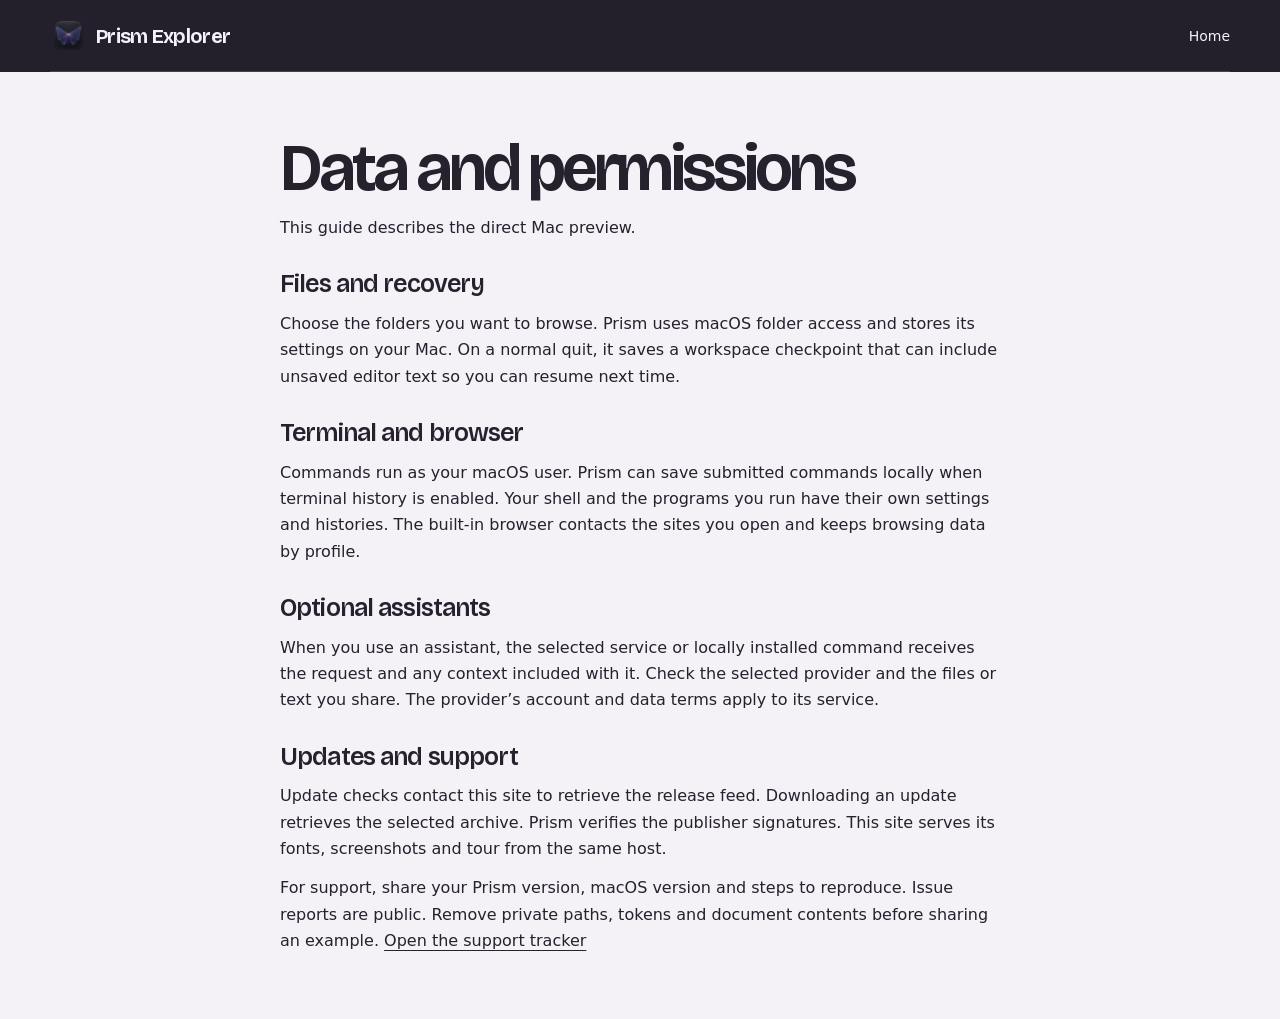
==== data.html @ 35419a8b "Publish immutable Prism 0.9.11 preview, visual notes and press materials" ====
<!doctype html>
<html lang="en">
  <head>
    <meta charset="utf-8" />
    <meta name="viewport" content="width=device-width, initial-scale=1" />
    <title>Data and permissions · Prism Explorer</title>
    <link rel="stylesheet" href="site.css" />
    <link rel="icon" href="media/mothline.webp" />
  </head>
  <body>
    <header class="mast">
      <div class="shell">
        <a class="brand" href="./"
          ><img src="media/mothline.webp" width="40" height="40" alt="" />Prism Explorer</a
        >
        <nav><a href="./">Home</a></nav>
      </div>
    </header>
    <main class="shell text-page">
      <h1>Data and permissions</h1>
      <p>This guide describes the direct Mac preview.</p>
      <h2>Files and recovery</h2>
      <p>
        Choose the folders you want to browse. Prism uses macOS folder access and stores its settings on your Mac.
        On a normal quit, it saves a workspace checkpoint that can include unsaved editor text so you can resume
        next time.
      </p>
      <h2>Terminal and browser</h2>
      <p>
        Commands run as your macOS user. Prism can save submitted commands locally when terminal history is
        enabled. Your shell and the programs you run have their own settings and histories. The built-in browser
        contacts the sites you open and keeps browsing data by profile.
      </p>
      <h2>Optional assistants</h2>
      <p>
        When you use an assistant, the selected service or locally installed command receives the request and any
        context included with it. Check the selected provider and the files or text you share. The provider’s
        account and data terms apply to its service.
      </p>
      <h2>Updates and support</h2>
      <p>
        Update checks contact this site to retrieve the release feed. Downloading an update retrieves the selected
        archive. Prism verifies the publisher signatures. This site serves its fonts, screenshots and tour from the
        same host.
      </p>
      <p>
        For support, share your Prism version, macOS version and steps to reproduce. Issue reports are public.
        Remove private paths, tokens and document contents before sharing an example.
        <a href="https://github.com/rxdn-forge/prism-updates/issues">Open the support tracker</a>
      </p>
    </main>
  </body>
</html>
---- site.css ----
@font-face {
  font-family: Bricolage;
  src: url(fonts/bricolage-latin.woff2) format("woff2");
  font-weight: 400 800;
  font-display: swap;
}
:root {
  --ink: #25212d;
  --paper: #f4f1f7;
  --dust: #d9d0e9;
  --violet: #514360;
  --night: #23202c;
  --line: #c8c1d0;
  --body: system-ui, -apple-system, BlinkMacSystemFont, sans-serif;
  --display: Bricolage, var(--body);
  font-family: var(--body);
  color: var(--ink);
  background: var(--paper);
  font-synthesis: none;
}
* {
  box-sizing: border-box;
}
body,
figure,
p,
h1,
h2 {
  margin: 0;
}
html {
  scroll-behavior: smooth;
  scroll-padding-top: 1.5rem;
}
a {
  color: inherit;
  text-underline-offset: 0.24em;
}
a:focus-visible,
video:focus-visible {
  outline: 3px solid #ad5c24;
  outline-offset: 4px;
}
.shell {
  width: min(1180px, calc(100% - 80px));
  margin-inline: auto;
}
.skip {
  position: absolute;
  z-index: 5;
  left: 1rem;
  top: -5rem;
  background: white;
  padding: 0.65rem;
}
.skip:focus {
  top: 1rem;
}
.mast {
  background: var(--night);
  color: var(--paper);
}
.mast > .shell {
  height: 72px;
  display: flex;
  align-items: center;
  justify-content: space-between;
  border-bottom: 1px solid #464050;
}
.mast a,
.tabs a,
.primary {
  text-decoration: none;
}
.brand {
  display: flex;
  align-items: center;
  gap: 9px;
  font: 680 20px var(--display);
  letter-spacing: -0.035em;
}
.brand img {
  width: 37px;
  height: 37px;
}
.mast nav {
  display: flex;
  gap: 28px;
  font-size: 14px;
}
.mast nav a:hover,
.footer-links a:hover,
.quiet:hover {
  text-decoration: underline;
}
.hero {
  background: var(--night);
  color: var(--paper);
  overflow: hidden;
}
.hero-grid {
  display: grid;
  grid-template-columns: 1.45fr 0.8fr;
  align-items: center;
  gap: 25px;
  padding-block: clamp(28px, 4vw, 57px) clamp(38px, 5vw, 72px);
}
.hero-copy {
  position: relative;
  z-index: 1;
}
.hero h1 {
  font: 650 clamp(60px, 8.1vw, 118px) / 0.87 var(--display);
  letter-spacing: -0.038em;
  word-spacing: 0.025em;
}
.hero p,
.story p,
.identity p,
.download p {
  font-size: clamp(16px, 1.5vw, 19px);
  line-height: 1.5;
  max-width: 51ch;
}
.hero p {
  color: #ddd7e7;
  margin-top: 23px;
  max-width: 49ch;
}
.actions {
  display: flex;
  align-items: center;
  gap: 24px;
  margin-top: 27px;
  flex-wrap: wrap;
}
.primary {
  display: inline-flex;
  gap: 17px;
  justify-content: center;
  align-items: center;
  min-height: 45px;
  padding: 11px 19px;
  background: var(--dust);
  color: var(--night);
  border-radius: 7px;
  font-weight: 650;
  font-size: 15px;
}
.primary:hover {
  background: #ebdffc;
}
.quiet {
  color: #ebe5f3;
  font-size: 14px;
}
.hero-art {
  display: grid;
  place-items: center;
  isolation: isolate;
  position: relative;
}
.hero-art:before {
  content: "";
  position: absolute;
  inset: 0 -10%;
  z-index: -1;
  background: radial-gradient(ellipse closest-side, #71608488, transparent);
}
.hero-art img {
  display: block;
  width: min(100%, 370px);
  height: auto;
  filter: drop-shadow(0 15px 30px #100c1666);
}
.workspace {
  padding-top: 40px;
}
.tour-head {
  display: flex;
  align-items: center;
  justify-content: space-between;
  gap: 20px;
  margin-bottom: 18px;
}
h2 {
  font: 600 clamp(30px, 3.6vw, 50px) / 1.06 var(--display);
  letter-spacing: -0.035em;
}
.tour-head h2 {
  font-size: clamp(24px, 2.6vw, 38px);
}
.tabs {
  display: flex;
  gap: 3px;
  align-items: center;
  padding: 3px;
  border: 1px solid var(--line);
  border-radius: 8px;
}
.tabs a {
  display: inline-flex;
  min-height: 34px;
  align-items: center;
  justify-content: center;
  padding: 5px 13px;
  font-weight: 550;
  font-size: 14px;
  border-radius: 5px;
}
.tabs a[aria-current="true"] {
  background: var(--night);
  color: var(--paper);
}
.tabs a:hover:not([aria-current="true"]) {
  background: #e4dfeb;
}
.workspace-shot {
  background: #e4ddeb;
  border: 1px solid var(--line);
  border-radius: 12px;
  overflow: hidden;
}
.workspace-shot > a {
  display: block;
  padding: clamp(10px, 2.9vw, 38px);
  padding-bottom: 0;
}
.workspace-shot img {
  width: 100%;
  height: auto;
  display: block;
  border-radius: 6px 6px 0 0;
  box-shadow: 0 1px 15px #21193035;
}
.workspace-shot figcaption {
  background: var(--paper);
  border-top: 1px solid var(--line);
  padding: 13px 20px;
  display: flex;
  align-items: center;
  justify-content: space-between;
  gap: 16px;
  font-size: 14px;
  line-height: 1.4;
}
.workspace-shot figcaption a {
  white-space: nowrap;
}
.story {
  display: grid;
  grid-template-columns: 1fr 1.4fr;
  gap: 7%;
  align-items: center;
  padding-block: clamp(55px, 7vw, 98px);
}
.story p,
.identity p,
.download p {
  margin-top: 14px;
}
.story video {
  width: 100%;
  height: auto;
  background: var(--night);
  border-radius: 10px;
}
.identity {
  background: #e4deed;
}
.identity-row {
  display: flex;
  justify-content: space-between;
  align-items: center;
  gap: 35px;
  padding-block: 42px;
}
.identity p {
  max-width: 43ch;
}
.marks {
  display: flex;
  gap: 20px;
  color: var(--violet);
  text-align: center;
  font-size: 13px;
}
.marks img {
  display: block;
  width: clamp(68px, 8vw, 103px);
  height: auto;
}
.download {
  display: grid;
  grid-template-columns: 1.5fr 0.7fr;
  align-items: center;
  gap: 0 48px;
  padding-block: 60px;
}
.download .note {
  font-size: 14px;
  color: var(--violet);
  max-width: 65ch;
}
.cta-stack {
  display: grid;
  justify-content: center;
  justify-items: center;
  gap: 13px;
  font-size: 14px;
}
.download .primary {
  background: var(--night);
  color: white;
}
.download .primary:hover {
  background: var(--violet);
}
.download .already {
  grid-column: 1/-1;
  border-top: 1px solid var(--line);
  padding-top: 16px;
  margin-top: 30px;
  max-width: none;
  font-size: 14px;
}
footer {
  background: var(--night);
  color: var(--paper);
}
footer > .shell {
  display: flex;
  justify-content: space-between;
  align-items: center;
  gap: 32px;
  padding-block: 32px;
}
footer p {
  color: #d7cfe1;
  font-size: 13px;
  margin-top: 6px;
}
.footer-links {
  display: flex;
  gap: 18px;
  flex-wrap: wrap;
  font-size: 14px;
}
.text-page {
  max-width: 720px;
  padding-block: 64px;
}
.text-page h1 {
  font: 650 clamp(38px, 6vw, 66px) / 1 var(--display);
  letter-spacing: -0.06em;
}
.text-page h2 {
  font-size: 25px;
  margin-top: 30px;
}
.text-page p {
  margin-top: 13px;
  line-height: 1.65;
}
@media (max-width: 780px) {
  .shell {
    width: calc(100% - 36px);
  }
  .mast > .shell {
    height: 58px;
  }
  .hero-grid {
    grid-template-columns: 1.5fr 0.6fr;
    gap: 6px;
  }
  .hero h1 {
    font-size: clamp(52px, 10vw, 81px);
  }
  .hero-art img {
    width: 115%;
  }
  .tour-head,
  .identity-row,
  footer > .shell {
    align-items: flex-start;
    flex-direction: column;
    gap: 15px;
  }
  .story {
    grid-template-columns: 1fr;
    gap: 24px;
  }
  .story h2 br {
    display: none;
  }
  .download {
    grid-template-columns: 1fr;
    gap: 18px;
  }
  .cta-stack {
    justify-content: start;
    justify-items: start;
  }
  .download .already {
    margin-top: 6px;
  }
  .marks {
    gap: 16px;
  }
  .identity-row {
    gap: 13px;
  }
}
@media (max-width: 500px) {
  .hero-grid {
    position: relative;
    display: block;
    padding-block: 32px;
  }
  .hero-art {
    position: absolute;
    width: 92px;
    right: -12px;
    top: 15px;
  }
  .hero-art img {
    width: 100%;
  }
  .hero h1 {
    font-size: clamp(49px, 12.4vw, 61px);
    max-width: 79%;
  }
  .hero p {
    font-size: 16px;
  }
  .mast nav {
    gap: 14px;
    font-size: 13px;
  }
  .brand {
    font-size: 17px;
  }
  .brand img {
    width: 29px;
    height: 29px;
  }
  .actions {
    gap: 16px;
  }
  .workspace {
    padding-top: 26px;
  }
  .tabs {
    width: 100%;
  }
  .tabs a {
    flex: 1;
    padding: 5px 6px;
  }
  .tour-head {
    gap: 12px;
  }
  .workspace-shot figcaption {
    font-size: 12px;
    padding: 10px;
  }
  .story,
  .download {
    padding-block: 38px;
  }
  .identity-row {
    padding-block: 28px;
  }
  .identity p,
  .story p,
  .download p {
    font-size: 16px;
  }
  .workspace-shot > a {
    padding: 5px 5px 0;
  }
  .footer-links {
    gap: 12px;
  }
}
@media (prefers-reduced-motion: reduce) {
  html {
    scroll-behavior: auto;
  }
}
@media (prefers-contrast: more) {
  :root {
    --line: #686070;
  }
  .quiet,
  .note,
  footer p {
    color: inherit;
  }
}
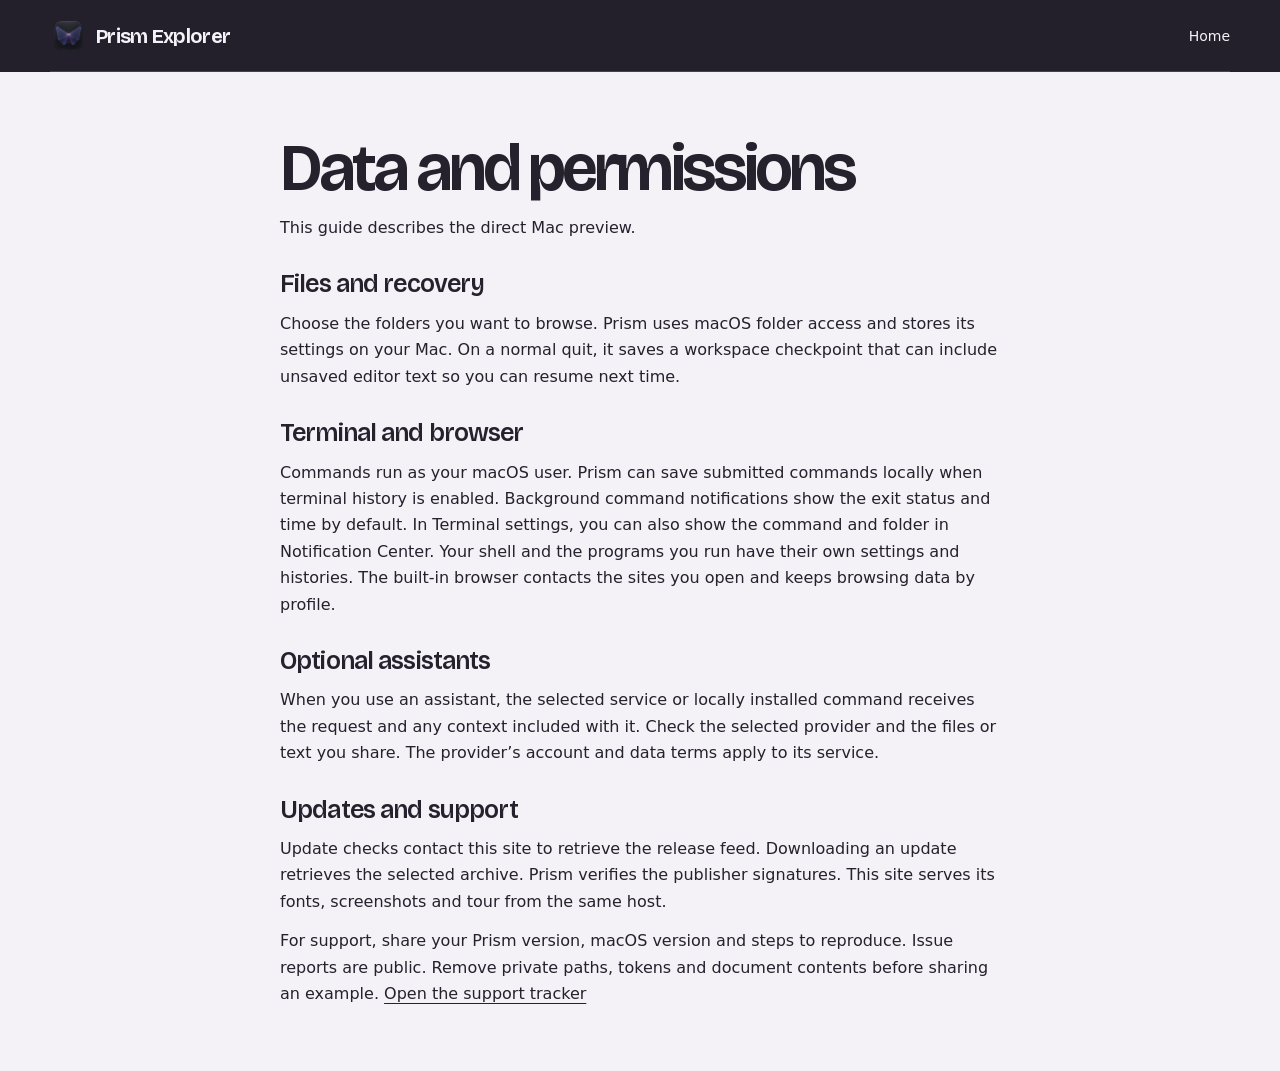
==== commit 6a6c2cc7: "Update the Prism landing page, gallery and press kit for 0.9.13" ====
--- a/data.html
+++ b/data.html
@@ -28,7 +28,7 @@
       <h2>Terminal and browser</h2>
       <p>
         Commands run as your macOS user. Prism can save submitted commands locally when terminal history is
-        enabled. Your shell and the programs you run have their own settings and histories. The built-in browser
+        enabled. Background command notifications show the exit status and time by default. In Terminal settings, you can also show the command and folder in Notification Center. Your shell and the programs you run have their own settings and histories. The built-in browser
         contacts the sites you open and keeps browsing data by profile.
       </p>
       <h2>Optional assistants</h2>
--- a/site.css
+++ b/site.css
@@ -226,6 +226,12 @@
   padding: clamp(10px, 2.9vw, 38px);
   padding-bottom: 0;
 }
+.workspace-shot picture {
+  display: block;
+}
+.detail-note {
+  display: none;
+}
 .workspace-shot img {
   width: 100%;
   height: auto;
@@ -247,6 +253,9 @@
 .workspace-shot figcaption a {
   white-space: nowrap;
 }
+.workspace-shot figcaption > span {
+  min-width: 0;
+}
 .story {
   display: grid;
   grid-template-columns: 1fr 1.4fr;
@@ -411,6 +420,29 @@
     gap: 13px;
   }
 }
+@media (max-width: 600px) {
+  .detail-note {
+    display: flex;
+    flex-wrap: wrap;
+    justify-content: space-between;
+    gap: 3px 12px;
+    padding: 11px 12px 7px;
+    font-size: 11px;
+    line-height: 1.4;
+    color: var(--violet);
+  }
+  .detail-note > :first-child {
+    color: var(--ink);
+    font-size: 13px;
+    font-weight: 650;
+  }
+  .workspace-shot > a {
+    padding: 5px 5px 0;
+  }
+  .workspace-shot img {
+    border-radius: 5px 5px 0 0;
+  }
+}
 @media (max-width: 500px) {
   .hero-grid {
     position: relative;
@@ -434,15 +466,16 @@
     font-size: 16px;
   }
   .mast nav {
-    gap: 14px;
+    gap: clamp(9px, 2.8vw, 14px);
     font-size: 13px;
   }
   .brand {
-    font-size: 17px;
+    font-size: clamp(15px, 4.4vw, 17px);
+    gap: 6px;
   }
   .brand img {
-    width: 29px;
-    height: 29px;
+    width: 26px;
+    height: 26px;
   }
   .actions {
     gap: 16px;
@@ -463,6 +496,7 @@
   .workspace-shot figcaption {
     font-size: 12px;
     padding: 10px;
+    align-items: flex-start;
   }
   .story,
   .download {
